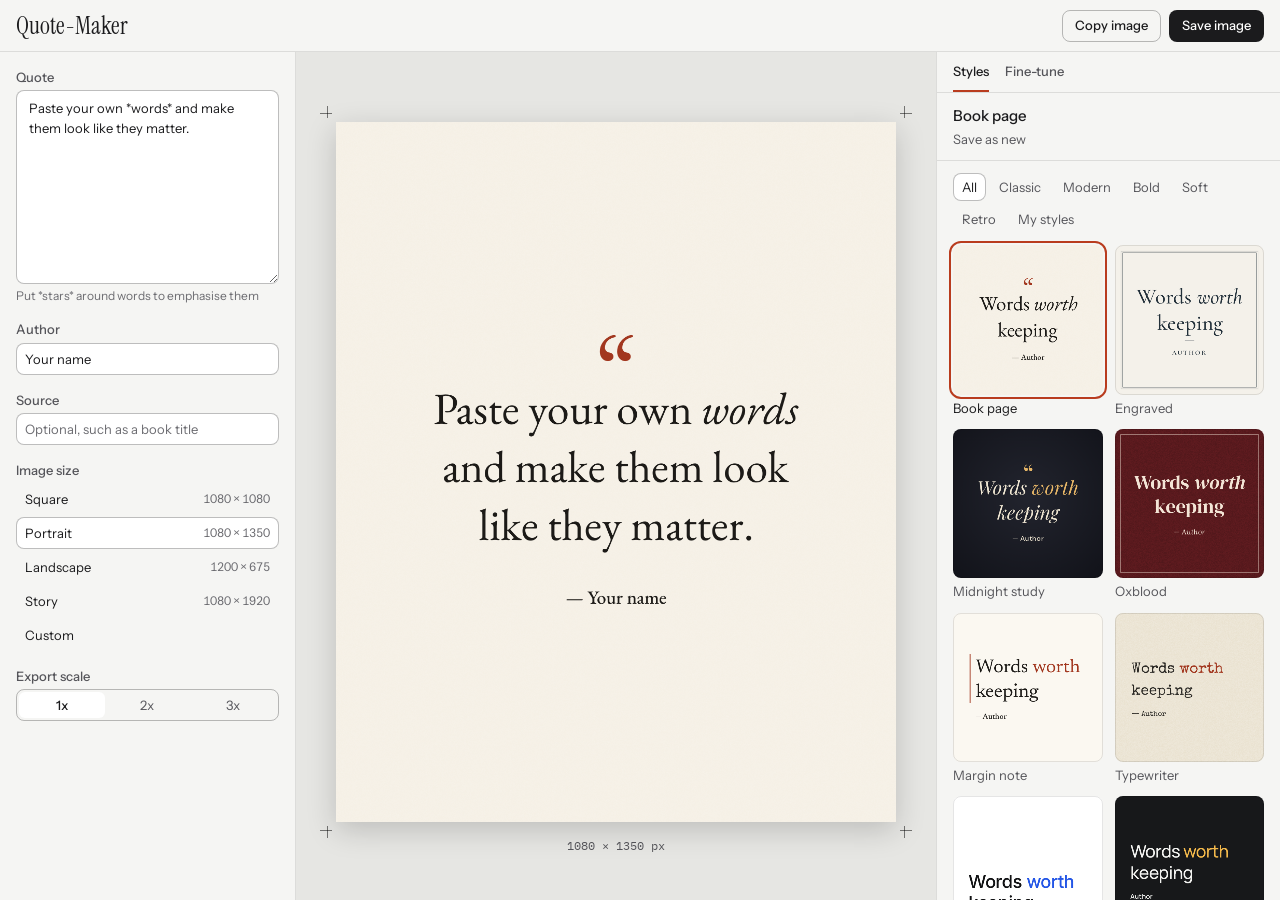
==== quote_maker/web/index.html @ 9de75d99 "Add offline quote image maker desktop app Build Quote-Maker with customizable quote styles, bundled " ====
<!doctype html>
<!-- The Quote-Maker window. The content security policy blocks all network access. -->
<html lang="en">
  <head>
    <meta charset="utf-8" />
    <meta
      http-equiv="Content-Security-Policy"
      content="default-src 'none'; script-src 'self'; style-src 'self'; font-src 'self'; img-src 'self' data: blob:; connect-src 'self'"
    />
    <title>Quote-Maker</title>
    <link rel="stylesheet" href="fonts.css" />
    <link rel="stylesheet" href="styles.css" />
  </head>
  <body>
    <header class="topbar">
      <div class="title">
        <h1 class="wordmark">Quote-Maker</h1>
        <span class="version" id="version"></span>
      </div>
      <div class="topbar-actions">
        <span class="status" id="status" role="status" aria-live="polite"></span>
        <button class="button" id="copy-image" type="button">Copy image</button>
        <button class="button primary" id="save-image" type="button">Save image</button>
      </div>
    </header>

    <main class="workspace">
      <section class="panel words" aria-label="Quote and image size">
        <label class="field">
          <span class="field-label">Quote</span>
          <textarea id="quote" rows="9" spellcheck="true" placeholder="Paste your text here"></textarea>
          <span class="hint">Put *stars* around words to emphasise them</span>
        </label>
        <label class="field">
          <span class="field-label">Author</span>
          <input id="author" type="text" placeholder="Optional" />
        </label>
        <label class="field">
          <span class="field-label">Source</span>
          <input id="source" type="text" placeholder="Optional, such as a book title" />
        </label>

        <div class="field">
          <span class="field-label" id="size-label">Image size</span>
          <div class="size-list" id="sizes" role="radiogroup" aria-labelledby="size-label"></div>
          <div class="custom-size" id="custom-size" hidden>
            <label>Width <input id="custom-width" type="number" min="200" max="6000" step="10" /></label>
            <label>Height <input id="custom-height" type="number" min="200" max="6000" step="10" /></label>
          </div>
        </div>

        <div class="field">
          <span class="field-label" id="scale-label">Export scale</span>
          <div class="segmented" id="scales" role="radiogroup" aria-labelledby="scale-label"></div>
        </div>
      </section>

      <section class="stage" aria-label="Preview">
        <div class="proof">
          <span class="crop tl"></span><span class="crop tr"></span>
          <span class="crop bl"></span><span class="crop br"></span>
          <canvas id="preview"></canvas>
        </div>
        <p class="proof-note" id="proof-note"></p>
      </section>

      <section class="panel styles" aria-label="Styles">
        <div class="tabs" role="tablist">
          <button class="tab" id="tab-styles" role="tab" type="button" aria-controls="pane-styles">Styles</button>
          <button class="tab" id="tab-tune" role="tab" type="button" aria-controls="pane-tune">Fine-tune</button>
        </div>
        <div class="current-style">
          <div class="current-name">
            <span id="style-name"></span>
            <span class="edited" id="style-edited" hidden>Edited</span>
          </div>
          <div class="current-actions">
            <button class="link" id="reset-style" type="button" hidden>Reset</button>
            <button class="link" id="update-style" type="button" hidden>Update</button>
            <button class="link" id="delete-style" type="button" hidden>Delete</button>
            <button class="link" id="save-style" type="button">Save as new</button>
          </div>
        </div>

        <div class="pane" id="pane-styles" role="tabpanel" aria-labelledby="tab-styles">
          <div class="filters" id="filters"></div>
          <div class="gallery" id="gallery"></div>
          <p class="empty" id="gallery-empty" hidden>
            Your saved styles appear here. Change a style in Fine-tune, then select Save as new.
          </p>
        </div>
        <div class="pane" id="pane-tune" role="tabpanel" aria-labelledby="tab-tune" hidden></div>
      </section>
    </main>

    <dialog id="dialog">
      <form method="dialog" id="dialog-form">
        <h2 id="dialog-title"></h2>
        <p id="dialog-text"></p>
        <input id="dialog-input" type="text" maxlength="60" aria-labelledby="dialog-title" />
        <div class="dialog-actions">
          <button class="button" value="cancel" type="submit" formnovalidate>Cancel</button>
          <button class="button primary" id="dialog-confirm" value="confirm" type="submit"></button>
        </div>
      </form>
    </dialog>

    <script type="module" src="js/app.js"></script>
  </body>
</html>
---- quote_maker/web/fonts.css ----
/* Generated: bundled font faces for offline use. Do not edit by hand. */
@font-face{font-family:"Fraunces";font-style:normal;font-weight:100 900;font-display:swap;src:url(fonts/fraunces/fraunces-latin-ext-wght-normal.woff2) format("woff2");unicode-range:U+0100-02BA,U+02BD-02C5,U+02C7-02CC,U+02CE-02D7,U+02DD-02FF,U+0304,U+0308,U+0329,U+1D00-1DBF,U+1E00-1E9F,U+1EF2-1EFF,U+2020,U+20A0-20AB,U+20AD-20C0,U+2113,U+2C60-2C7F,U+A720-A7FF;}
@font-face{font-family:"Fraunces";font-style:normal;font-weight:100 900;font-display:swap;src:url(fonts/fraunces/fraunces-latin-wght-normal.woff2) format("woff2");unicode-range:U+0000-00FF,U+0131,U+0152-0153,U+02BB-02BC,U+02C6,U+02DA,U+02DC,U+0304,U+0308,U+0329,U+2000-206F,U+20AC,U+2122,U+2191,U+2193,U+2212,U+2215,U+FEFF,U+FFFD;}
@font-face{font-family:"Fraunces";font-style:italic;font-weight:100 900;font-display:swap;src:url(fonts/fraunces/fraunces-latin-ext-wght-italic.woff2) format("woff2");unicode-range:U+0100-02BA,U+02BD-02C5,U+02C7-02CC,U+02CE-02D7,U+02DD-02FF,U+0304,U+0308,U+0329,U+1D00-1DBF,U+1E00-1E9F,U+1EF2-1EFF,U+2020,U+20A0-20AB,U+20AD-20C0,U+2113,U+2C60-2C7F,U+A720-A7FF;}
@font-face{font-family:"Fraunces";font-style:italic;font-weight:100 900;font-display:swap;src:url(fonts/fraunces/fraunces-latin-wght-italic.woff2) format("woff2");unicode-range:U+0000-00FF,U+0131,U+0152-0153,U+02BB-02BC,U+02C6,U+02DA,U+02DC,U+0304,U+0308,U+0329,U+2000-206F,U+20AC,U+2122,U+2191,U+2193,U+2212,U+2215,U+FEFF,U+FFFD;}
@font-face{font-family:"Playfair Display";font-style:normal;font-weight:400 900;font-display:swap;src:url(fonts/playfair-display/playfair-display-latin-ext-wght-normal.woff2) format("woff2");unicode-range:U+0100-02BA,U+02BD-02C5,U+02C7-02CC,U+02CE-02D7,U+02DD-02FF,U+0304,U+0308,U+0329,U+1D00-1DBF,U+1E00-1E9F,U+1EF2-1EFF,U+2020,U+20A0-20AB,U+20AD-20C0,U+2113,U+2C60-2C7F,U+A720-A7FF;}
@font-face{font-family:"Playfair Display";font-style:normal;font-weight:400 900;font-display:swap;src:url(fonts/playfair-display/playfair-display-latin-wght-normal.woff2) format("woff2");unicode-range:U+0000-00FF,U+0131,U+0152-0153,U+02BB-02BC,U+02C6,U+02DA,U+02DC,U+0304,U+0308,U+0329,U+2000-206F,U+20AC,U+2122,U+2191,U+2193,U+2212,U+2215,U+FEFF,U+FFFD;}
@font-face{font-family:"Playfair Display";font-style:italic;font-weight:400 900;font-display:swap;src:url(fonts/playfair-display/playfair-display-latin-ext-wght-italic.woff2) format("woff2");unicode-range:U+0100-02BA,U+02BD-02C5,U+02C7-02CC,U+02CE-02D7,U+02DD-02FF,U+0304,U+0308,U+0329,U+1D00-1DBF,U+1E00-1E9F,U+1EF2-1EFF,U+2020,U+20A0-20AB,U+20AD-20C0,U+2113,U+2C60-2C7F,U+A720-A7FF;}
@font-face{font-family:"Playfair Display";font-style:italic;font-weight:400 900;font-display:swap;src:url(fonts/playfair-display/playfair-display-latin-wght-italic.woff2) format("woff2");unicode-range:U+0000-00FF,U+0131,U+0152-0153,U+02BB-02BC,U+02C6,U+02DA,U+02DC,U+0304,U+0308,U+0329,U+2000-206F,U+20AC,U+2122,U+2191,U+2193,U+2212,U+2215,U+FEFF,U+FFFD;}
@font-face{font-family:"Cormorant";font-style:normal;font-weight:300 700;font-display:swap;src:url(fonts/cormorant/cormorant-latin-ext-wght-normal.woff2) format("woff2");unicode-range:U+0100-02BA,U+02BD-02C5,U+02C7-02CC,U+02CE-02D7,U+02DD-02FF,U+0304,U+0308,U+0329,U+1D00-1DBF,U+1E00-1E9F,U+1EF2-1EFF,U+2020,U+20A0-20AB,U+20AD-20C0,U+2113,U+2C60-2C7F,U+A720-A7FF;}
@font-face{font-family:"Cormorant";font-style:normal;font-weight:300 700;font-display:swap;src:url(fonts/cormorant/cormorant-latin-wght-normal.woff2) format("woff2");unicode-range:U+0000-00FF,U+0131,U+0152-0153,U+02BB-02BC,U+02C6,U+02DA,U+02DC,U+0304,U+0308,U+0329,U+2000-206F,U+20AC,U+2122,U+2191,U+2193,U+2212,U+2215,U+FEFF,U+FFFD;}
@font-face{font-family:"Cormorant";font-style:italic;font-weight:300 700;font-display:swap;src:url(fonts/cormorant/cormorant-latin-ext-wght-italic.woff2) format("woff2");unicode-range:U+0100-02BA,U+02BD-02C5,U+02C7-02CC,U+02CE-02D7,U+02DD-02FF,U+0304,U+0308,U+0329,U+1D00-1DBF,U+1E00-1E9F,U+1EF2-1EFF,U+2020,U+20A0-20AB,U+20AD-20C0,U+2113,U+2C60-2C7F,U+A720-A7FF;}
@font-face{font-family:"Cormorant";font-style:italic;font-weight:300 700;font-display:swap;src:url(fonts/cormorant/cormorant-latin-wght-italic.woff2) format("woff2");unicode-range:U+0000-00FF,U+0131,U+0152-0153,U+02BB-02BC,U+02C6,U+02DA,U+02DC,U+0304,U+0308,U+0329,U+2000-206F,U+20AC,U+2122,U+2191,U+2193,U+2212,U+2215,U+FEFF,U+FFFD;}
@font-face{font-family:"EB Garamond";font-style:normal;font-weight:400 800;font-display:swap;src:url(fonts/eb-garamond/eb-garamond-latin-ext-wght-normal.woff2) format("woff2");unicode-range:U+0100-02BA,U+02BD-02C5,U+02C7-02CC,U+02CE-02D7,U+02DD-02FF,U+0304,U+0308,U+0329,U+1D00-1DBF,U+1E00-1E9F,U+1EF2-1EFF,U+2020,U+20A0-20AB,U+20AD-20C0,U+2113,U+2C60-2C7F,U+A720-A7FF;}
@font-face{font-family:"EB Garamond";font-style:normal;font-weight:400 800;font-display:swap;src:url(fonts/eb-garamond/eb-garamond-latin-wght-normal.woff2) format("woff2");unicode-range:U+0000-00FF,U+0131,U+0152-0153,U+02BB-02BC,U+02C6,U+02DA,U+02DC,U+0304,U+0308,U+0329,U+2000-206F,U+20AC,U+2122,U+2191,U+2193,U+2212,U+2215,U+FEFF,U+FFFD;}
@font-face{font-family:"EB Garamond";font-style:italic;font-weight:400 800;font-display:swap;src:url(fonts/eb-garamond/eb-garamond-latin-ext-wght-italic.woff2) format("woff2");unicode-range:U+0100-02BA,U+02BD-02C5,U+02C7-02CC,U+02CE-02D7,U+02DD-02FF,U+0304,U+0308,U+0329,U+1D00-1DBF,U+1E00-1E9F,U+1EF2-1EFF,U+2020,U+20A0-20AB,U+20AD-20C0,U+2113,U+2C60-2C7F,U+A720-A7FF;}
@font-face{font-family:"EB Garamond";font-style:italic;font-weight:400 800;font-display:swap;src:url(fonts/eb-garamond/eb-garamond-latin-wght-italic.woff2) format("woff2");unicode-range:U+0000-00FF,U+0131,U+0152-0153,U+02BB-02BC,U+02C6,U+02DA,U+02DC,U+0304,U+0308,U+0329,U+2000-206F,U+20AC,U+2122,U+2191,U+2193,U+2212,U+2215,U+FEFF,U+FFFD;}
@font-face{font-family:"Lora";font-style:normal;font-weight:400 700;font-display:swap;src:url(fonts/lora/lora-latin-ext-wght-normal.woff2) format("woff2");unicode-range:U+0100-02BA,U+02BD-02C5,U+02C7-02CC,U+02CE-02D7,U+02DD-02FF,U+0304,U+0308,U+0329,U+1D00-1DBF,U+1E00-1E9F,U+1EF2-1EFF,U+2020,U+20A0-20AB,U+20AD-20C0,U+2113,U+2C60-2C7F,U+A720-A7FF;}
@font-face{font-family:"Lora";font-style:normal;font-weight:400 700;font-display:swap;src:url(fonts/lora/lora-latin-wght-normal.woff2) format("woff2");unicode-range:U+0000-00FF,U+0131,U+0152-0153,U+02BB-02BC,U+02C6,U+02DA,U+02DC,U+0304,U+0308,U+0329,U+2000-206F,U+20AC,U+2122,U+2191,U+2193,U+2212,U+2215,U+FEFF,U+FFFD;}
@font-face{font-family:"Lora";font-style:italic;font-weight:400 700;font-display:swap;src:url(fonts/lora/lora-latin-ext-wght-italic.woff2) format("woff2");unicode-range:U+0100-02BA,U+02BD-02C5,U+02C7-02CC,U+02CE-02D7,U+02DD-02FF,U+0304,U+0308,U+0329,U+1D00-1DBF,U+1E00-1E9F,U+1EF2-1EFF,U+2020,U+20A0-20AB,U+20AD-20C0,U+2113,U+2C60-2C7F,U+A720-A7FF;}
@font-face{font-family:"Lora";font-style:italic;font-weight:400 700;font-display:swap;src:url(fonts/lora/lora-latin-wght-italic.woff2) format("woff2");unicode-range:U+0000-00FF,U+0131,U+0152-0153,U+02BB-02BC,U+02C6,U+02DA,U+02DC,U+0304,U+0308,U+0329,U+2000-206F,U+20AC,U+2122,U+2191,U+2193,U+2212,U+2215,U+FEFF,U+FFFD;}
@font-face{font-family:"Newsreader";font-style:normal;font-weight:200 800;font-display:swap;src:url(fonts/newsreader/newsreader-latin-ext-wght-normal.woff2) format("woff2");unicode-range:U+0100-02BA,U+02BD-02C5,U+02C7-02CC,U+02CE-02D7,U+02DD-02FF,U+0304,U+0308,U+0329,U+1D00-1DBF,U+1E00-1E9F,U+1EF2-1EFF,U+2020,U+20A0-20AB,U+20AD-20C0,U+2113,U+2C60-2C7F,U+A720-A7FF;}
@font-face{font-family:"Newsreader";font-style:normal;font-weight:200 800;font-display:swap;src:url(fonts/newsreader/newsreader-latin-wght-normal.woff2) format("woff2");unicode-range:U+0000-00FF,U+0131,U+0152-0153,U+02BB-02BC,U+02C6,U+02DA,U+02DC,U+0304,U+0308,U+0329,U+2000-206F,U+20AC,U+2122,U+2191,U+2193,U+2212,U+2215,U+FEFF,U+FFFD;}
@font-face{font-family:"Newsreader";font-style:italic;font-weight:200 800;font-display:swap;src:url(fonts/newsreader/newsreader-latin-ext-wght-italic.woff2) format("woff2");unicode-range:U+0100-02BA,U+02BD-02C5,U+02C7-02CC,U+02CE-02D7,U+02DD-02FF,U+0304,U+0308,U+0329,U+1D00-1DBF,U+1E00-1E9F,U+1EF2-1EFF,U+2020,U+20A0-20AB,U+20AD-20C0,U+2113,U+2C60-2C7F,U+A720-A7FF;}
@font-face{font-family:"Newsreader";font-style:italic;font-weight:200 800;font-display:swap;src:url(fonts/newsreader/newsreader-latin-wght-italic.woff2) format("woff2");unicode-range:U+0000-00FF,U+0131,U+0152-0153,U+02BB-02BC,U+02C6,U+02DA,U+02DC,U+0304,U+0308,U+0329,U+2000-206F,U+20AC,U+2122,U+2191,U+2193,U+2212,U+2215,U+FEFF,U+FFFD;}
@font-face{font-family:"Instrument Serif";font-style:normal;font-weight:400;font-display:swap;src:url(fonts/instrument-serif/instrument-serif-latin-ext-400-normal.woff2) format("woff2");unicode-range:U+0100-02BA,U+02BD-02C5,U+02C7-02CC,U+02CE-02D7,U+02DD-02FF,U+0304,U+0308,U+0329,U+1D00-1DBF,U+1E00-1E9F,U+1EF2-1EFF,U+2020,U+20A0-20AB,U+20AD-20C0,U+2113,U+2C60-2C7F,U+A720-A7FF;}
@font-face{font-family:"Instrument Serif";font-style:normal;font-weight:400;font-display:swap;src:url(fonts/instrument-serif/instrument-serif-latin-400-normal.woff2) format("woff2");unicode-range:U+0000-00FF,U+0131,U+0152-0153,U+02BB-02BC,U+02C6,U+02DA,U+02DC,U+0304,U+0308,U+0329,U+2000-206F,U+20AC,U+2122,U+2191,U+2193,U+2212,U+2215,U+FEFF,U+FFFD;}
@font-face{font-family:"Instrument Serif";font-style:italic;font-weight:400;font-display:swap;src:url(fonts/instrument-serif/instrument-serif-latin-ext-400-italic.woff2) format("woff2");unicode-range:U+0100-02BA,U+02BD-02C5,U+02C7-02CC,U+02CE-02D7,U+02DD-02FF,U+0304,U+0308,U+0329,U+1D00-1DBF,U+1E00-1E9F,U+1EF2-1EFF,U+2020,U+20A0-20AB,U+20AD-20C0,U+2113,U+2C60-2C7F,U+A720-A7FF;}
@font-face{font-family:"Instrument Serif";font-style:italic;font-weight:400;font-display:swap;src:url(fonts/instrument-serif/instrument-serif-latin-400-italic.woff2) format("woff2");unicode-range:U+0000-00FF,U+0131,U+0152-0153,U+02BB-02BC,U+02C6,U+02DA,U+02DC,U+0304,U+0308,U+0329,U+2000-206F,U+20AC,U+2122,U+2191,U+2193,U+2212,U+2215,U+FEFF,U+FFFD;}
@font-face{font-family:"DM Serif Display";font-style:normal;font-weight:400;font-display:swap;src:url(fonts/dm-serif-display/dm-serif-display-latin-ext-400-normal.woff2) format("woff2");unicode-range:U+0100-02BA,U+02BD-02C5,U+02C7-02CC,U+02CE-02D7,U+02DD-02FF,U+0304,U+0308,U+0329,U+1D00-1DBF,U+1E00-1E9F,U+1EF2-1EFF,U+2020,U+20A0-20AB,U+20AD-20C0,U+2113,U+2C60-2C7F,U+A720-A7FF;}
@font-face{font-family:"DM Serif Display";font-style:normal;font-weight:400;font-display:swap;src:url(fonts/dm-serif-display/dm-serif-display-latin-400-normal.woff2) format("woff2");unicode-range:U+0000-00FF,U+0131,U+0152-0153,U+02BB-02BC,U+02C6,U+02DA,U+02DC,U+0304,U+0308,U+0329,U+2000-206F,U+20AC,U+2122,U+2191,U+2193,U+2212,U+2215,U+FEFF,U+FFFD;}
@font-face{font-family:"DM Serif Display";font-style:italic;font-weight:400;font-display:swap;src:url(fonts/dm-serif-display/dm-serif-display-latin-ext-400-italic.woff2) format("woff2");unicode-range:U+0100-02BA,U+02BD-02C5,U+02C7-02CC,U+02CE-02D7,U+02DD-02FF,U+0304,U+0308,U+0329,U+1D00-1DBF,U+1E00-1E9F,U+1EF2-1EFF,U+2020,U+20A0-20AB,U+20AD-20C0,U+2113,U+2C60-2C7F,U+A720-A7FF;}
@font-face{font-family:"DM Serif Display";font-style:italic;font-weight:400;font-display:swap;src:url(fonts/dm-serif-display/dm-serif-display-latin-400-italic.woff2) format("woff2");unicode-range:U+0000-00FF,U+0131,U+0152-0153,U+02BB-02BC,U+02C6,U+02DA,U+02DC,U+0304,U+0308,U+0329,U+2000-206F,U+20AC,U+2122,U+2191,U+2193,U+2212,U+2215,U+FEFF,U+FFFD;}
@font-face{font-family:"Abril Fatface";font-style:normal;font-weight:400;font-display:swap;src:url(fonts/abril-fatface/abril-fatface-latin-ext-400-normal.woff2) format("woff2");unicode-range:U+0100-02BA,U+02BD-02C5,U+02C7-02CC,U+02CE-02D7,U+02DD-02FF,U+0304,U+0308,U+0329,U+1D00-1DBF,U+1E00-1E9F,U+1EF2-1EFF,U+2020,U+20A0-20AB,U+20AD-20C0,U+2113,U+2C60-2C7F,U+A720-A7FF;}
@font-face{font-family:"Abril Fatface";font-style:normal;font-weight:400;font-display:swap;src:url(fonts/abril-fatface/abril-fatface-latin-400-normal.woff2) format("woff2");unicode-range:U+0000-00FF,U+0131,U+0152-0153,U+02BB-02BC,U+02C6,U+02DA,U+02DC,U+0304,U+0308,U+0329,U+2000-206F,U+20AC,U+2122,U+2191,U+2193,U+2212,U+2215,U+FEFF,U+FFFD;}
@font-face{font-family:"Bebas Neue";font-style:normal;font-weight:400;font-display:swap;src:url(fonts/bebas-neue/bebas-neue-latin-ext-400-normal.woff2) format("woff2");unicode-range:U+0100-02BA,U+02BD-02C5,U+02C7-02CC,U+02CE-02D7,U+02DD-02FF,U+0304,U+0308,U+0329,U+1D00-1DBF,U+1E00-1E9F,U+1EF2-1EFF,U+2020,U+20A0-20AB,U+20AD-20C0,U+2113,U+2C60-2C7F,U+A720-A7FF;}
@font-face{font-family:"Bebas Neue";font-style:normal;font-weight:400;font-display:swap;src:url(fonts/bebas-neue/bebas-neue-latin-400-normal.woff2) format("woff2");unicode-range:U+0000-00FF,U+0131,U+0152-0153,U+02BB-02BC,U+02C6,U+02DA,U+02DC,U+0304,U+0308,U+0329,U+2000-206F,U+20AC,U+2122,U+2191,U+2193,U+2212,U+2215,U+FEFF,U+FFFD;}
@font-face{font-family:"Oswald";font-style:normal;font-weight:200 700;font-display:swap;src:url(fonts/oswald/oswald-latin-ext-wght-normal.woff2) format("woff2");unicode-range:U+0100-02BA,U+02BD-02C5,U+02C7-02CC,U+02CE-02D7,U+02DD-02FF,U+0304,U+0308,U+0329,U+1D00-1DBF,U+1E00-1E9F,U+1EF2-1EFF,U+2020,U+20A0-20AB,U+20AD-20C0,U+2113,U+2C60-2C7F,U+A720-A7FF;}
@font-face{font-family:"Oswald";font-style:normal;font-weight:200 700;font-display:swap;src:url(fonts/oswald/oswald-latin-wght-normal.woff2) format("woff2");unicode-range:U+0000-00FF,U+0131,U+0152-0153,U+02BB-02BC,U+02C6,U+02DA,U+02DC,U+0304,U+0308,U+0329,U+2000-206F,U+20AC,U+2122,U+2191,U+2193,U+2212,U+2215,U+FEFF,U+FFFD;}
@font-face{font-family:"Syne";font-style:normal;font-weight:400 800;font-display:swap;src:url(fonts/syne/syne-latin-ext-wght-normal.woff2) format("woff2");unicode-range:U+0100-02BA,U+02BD-02C5,U+02C7-02CC,U+02CE-02D7,U+02DD-02FF,U+0304,U+0308,U+0329,U+1D00-1DBF,U+1E00-1E9F,U+1EF2-1EFF,U+2020,U+20A0-20AB,U+20AD-20C0,U+2113,U+2C60-2C7F,U+A720-A7FF;}
@font-face{font-family:"Syne";font-style:normal;font-weight:400 800;font-display:swap;src:url(fonts/syne/syne-latin-wght-normal.woff2) format("woff2");unicode-range:U+0000-00FF,U+0131,U+0152-0153,U+02BB-02BC,U+02C6,U+02DA,U+02DC,U+0304,U+0308,U+0329,U+2000-206F,U+20AC,U+2122,U+2191,U+2193,U+2212,U+2215,U+FEFF,U+FFFD;}
@font-face{font-family:"Unbounded";font-style:normal;font-weight:200 900;font-display:swap;src:url(fonts/unbounded/unbounded-latin-ext-wght-normal.woff2) format("woff2");unicode-range:U+0100-02BA,U+02BD-02C5,U+02C7-02CC,U+02CE-02D7,U+02DD-02FF,U+0304,U+0308,U+0329,U+1D00-1DBF,U+1E00-1E9F,U+1EF2-1EFF,U+2020,U+20A0-20AB,U+20AD-20C0,U+2113,U+2C60-2C7F,U+A720-A7FF;}
@font-face{font-family:"Unbounded";font-style:normal;font-weight:200 900;font-display:swap;src:url(fonts/unbounded/unbounded-latin-wght-normal.woff2) format("woff2");unicode-range:U+0000-00FF,U+0131,U+0152-0153,U+02BB-02BC,U+02C6,U+02DA,U+02DC,U+0304,U+0308,U+0329,U+2000-206F,U+20AC,U+2122,U+2191,U+2193,U+2212,U+2215,U+FEFF,U+FFFD;}
@font-face{font-family:"Instrument Sans";font-style:normal;font-weight:400 700;font-display:swap;src:url(fonts/instrument-sans/instrument-sans-latin-ext-wght-normal.woff2) format("woff2");unicode-range:U+0100-02BA,U+02BD-02C5,U+02C7-02CC,U+02CE-02D7,U+02DD-02FF,U+0304,U+0308,U+0329,U+1D00-1DBF,U+1E00-1E9F,U+1EF2-1EFF,U+2020,U+20A0-20AB,U+20AD-20C0,U+2113,U+2C60-2C7F,U+A720-A7FF;}
@font-face{font-family:"Instrument Sans";font-style:normal;font-weight:400 700;font-display:swap;src:url(fonts/instrument-sans/instrument-sans-latin-wght-normal.woff2) format("woff2");unicode-range:U+0000-00FF,U+0131,U+0152-0153,U+02BB-02BC,U+02C6,U+02DA,U+02DC,U+0304,U+0308,U+0329,U+2000-206F,U+20AC,U+2122,U+2191,U+2193,U+2212,U+2215,U+FEFF,U+FFFD;}
@font-face{font-family:"Instrument Sans";font-style:italic;font-weight:400 700;font-display:swap;src:url(fonts/instrument-sans/instrument-sans-latin-ext-wght-italic.woff2) format("woff2");unicode-range:U+0100-02BA,U+02BD-02C5,U+02C7-02CC,U+02CE-02D7,U+02DD-02FF,U+0304,U+0308,U+0329,U+1D00-1DBF,U+1E00-1E9F,U+1EF2-1EFF,U+2020,U+20A0-20AB,U+20AD-20C0,U+2113,U+2C60-2C7F,U+A720-A7FF;}
@font-face{font-family:"Instrument Sans";font-style:italic;font-weight:400 700;font-display:swap;src:url(fonts/instrument-sans/instrument-sans-latin-wght-italic.woff2) format("woff2");unicode-range:U+0000-00FF,U+0131,U+0152-0153,U+02BB-02BC,U+02C6,U+02DA,U+02DC,U+0304,U+0308,U+0329,U+2000-206F,U+20AC,U+2122,U+2191,U+2193,U+2212,U+2215,U+FEFF,U+FFFD;}
@font-face{font-family:"Inter";font-style:normal;font-weight:100 900;font-display:swap;src:url(fonts/inter/inter-latin-ext-wght-normal.woff2) format("woff2");unicode-range:U+0100-02BA,U+02BD-02C5,U+02C7-02CC,U+02CE-02D7,U+02DD-02FF,U+0304,U+0308,U+0329,U+1D00-1DBF,U+1E00-1E9F,U+1EF2-1EFF,U+2020,U+20A0-20AB,U+20AD-20C0,U+2113,U+2C60-2C7F,U+A720-A7FF;}
@font-face{font-family:"Inter";font-style:normal;font-weight:100 900;font-display:swap;src:url(fonts/inter/inter-latin-wght-normal.woff2) format("woff2");unicode-range:U+0000-00FF,U+0131,U+0152-0153,U+02BB-02BC,U+02C6,U+02DA,U+02DC,U+0304,U+0308,U+0329,U+2000-206F,U+20AC,U+2122,U+2191,U+2193,U+2212,U+2215,U+FEFF,U+FFFD;}
@font-face{font-family:"Inter";font-style:italic;font-weight:100 900;font-display:swap;src:url(fonts/inter/inter-latin-ext-wght-italic.woff2) format("woff2");unicode-range:U+0100-02BA,U+02BD-02C5,U+02C7-02CC,U+02CE-02D7,U+02DD-02FF,U+0304,U+0308,U+0329,U+1D00-1DBF,U+1E00-1E9F,U+1EF2-1EFF,U+2020,U+20A0-20AB,U+20AD-20C0,U+2113,U+2C60-2C7F,U+A720-A7FF;}
@font-face{font-family:"Inter";font-style:italic;font-weight:100 900;font-display:swap;src:url(fonts/inter/inter-latin-wght-italic.woff2) format("woff2");unicode-range:U+0000-00FF,U+0131,U+0152-0153,U+02BB-02BC,U+02C6,U+02DA,U+02DC,U+0304,U+0308,U+0329,U+2000-206F,U+20AC,U+2122,U+2191,U+2193,U+2212,U+2215,U+FEFF,U+FFFD;}
@font-face{font-family:"Manrope";font-style:normal;font-weight:200 800;font-display:swap;src:url(fonts/manrope/manrope-latin-ext-wght-normal.woff2) format("woff2");unicode-range:U+0100-02BA,U+02BD-02C5,U+02C7-02CC,U+02CE-02D7,U+02DD-02FF,U+0304,U+0308,U+0329,U+1D00-1DBF,U+1E00-1E9F,U+1EF2-1EFF,U+2020,U+20A0-20AB,U+20AD-20C0,U+2113,U+2C60-2C7F,U+A720-A7FF;}
@font-face{font-family:"Manrope";font-style:normal;font-weight:200 800;font-display:swap;src:url(fonts/manrope/manrope-latin-wght-normal.woff2) format("woff2");unicode-range:U+0000-00FF,U+0131,U+0152-0153,U+02BB-02BC,U+02C6,U+02DA,U+02DC,U+0304,U+0308,U+0329,U+2000-206F,U+20AC,U+2122,U+2191,U+2193,U+2212,U+2215,U+FEFF,U+FFFD;}
@font-face{font-family:"Outfit";font-style:normal;font-weight:100 900;font-display:swap;src:url(fonts/outfit/outfit-latin-ext-wght-normal.woff2) format("woff2");unicode-range:U+0100-02BA,U+02BD-02C5,U+02C7-02CC,U+02CE-02D7,U+02DD-02FF,U+0304,U+0308,U+0329,U+1D00-1DBF,U+1E00-1E9F,U+1EF2-1EFF,U+2020,U+20A0-20AB,U+20AD-20C0,U+2113,U+2C60-2C7F,U+A720-A7FF;}
@font-face{font-family:"Outfit";font-style:normal;font-weight:100 900;font-display:swap;src:url(fonts/outfit/outfit-latin-wght-normal.woff2) format("woff2");unicode-range:U+0000-00FF,U+0131,U+0152-0153,U+02BB-02BC,U+02C6,U+02DA,U+02DC,U+0304,U+0308,U+0329,U+2000-206F,U+20AC,U+2122,U+2191,U+2193,U+2212,U+2215,U+FEFF,U+FFFD;}
@font-face{font-family:"Space Grotesk";font-style:normal;font-weight:300 700;font-display:swap;src:url(fonts/space-grotesk/space-grotesk-latin-ext-wght-normal.woff2) format("woff2");unicode-range:U+0100-02BA,U+02BD-02C5,U+02C7-02CC,U+02CE-02D7,U+02DD-02FF,U+0304,U+0308,U+0329,U+1D00-1DBF,U+1E00-1E9F,U+1EF2-1EFF,U+2020,U+20A0-20AB,U+20AD-20C0,U+2113,U+2C60-2C7F,U+A720-A7FF;}
@font-face{font-family:"Space Grotesk";font-style:normal;font-weight:300 700;font-display:swap;src:url(fonts/space-grotesk/space-grotesk-latin-wght-normal.woff2) format("woff2");unicode-range:U+0000-00FF,U+0131,U+0152-0153,U+02BB-02BC,U+02C6,U+02DA,U+02DC,U+0304,U+0308,U+0329,U+2000-206F,U+20AC,U+2122,U+2191,U+2193,U+2212,U+2215,U+FEFF,U+FFFD;}
@font-face{font-family:"JetBrains Mono";font-style:normal;font-weight:100 800;font-display:swap;src:url(fonts/jetbrains-mono/jetbrains-mono-latin-ext-wght-normal.woff2) format("woff2");unicode-range:U+0100-02BA,U+02BD-02C5,U+02C7-02CC,U+02CE-02D7,U+02DD-02FF,U+0304,U+0308,U+0329,U+1D00-1DBF,U+1E00-1E9F,U+1EF2-1EFF,U+2020,U+20A0-20AB,U+20AD-20C0,U+2113,U+2C60-2C7F,U+A720-A7FF;}
@font-face{font-family:"JetBrains Mono";font-style:normal;font-weight:100 800;font-display:swap;src:url(fonts/jetbrains-mono/jetbrains-mono-latin-wght-normal.woff2) format("woff2");unicode-range:U+0000-00FF,U+0131,U+0152-0153,U+02BB-02BC,U+02C6,U+02DA,U+02DC,U+0304,U+0308,U+0329,U+2000-206F,U+20AC,U+2122,U+2191,U+2193,U+2212,U+2215,U+FEFF,U+FFFD;}
@font-face{font-family:"JetBrains Mono";font-style:italic;font-weight:100 800;font-display:swap;src:url(fonts/jetbrains-mono/jetbrains-mono-latin-ext-wght-italic.woff2) format("woff2");unicode-range:U+0100-02BA,U+02BD-02C5,U+02C7-02CC,U+02CE-02D7,U+02DD-02FF,U+0304,U+0308,U+0329,U+1D00-1DBF,U+1E00-1E9F,U+1EF2-1EFF,U+2020,U+20A0-20AB,U+20AD-20C0,U+2113,U+2C60-2C7F,U+A720-A7FF;}
@font-face{font-family:"JetBrains Mono";font-style:italic;font-weight:100 800;font-display:swap;src:url(fonts/jetbrains-mono/jetbrains-mono-latin-wght-italic.woff2) format("woff2");unicode-range:U+0000-00FF,U+0131,U+0152-0153,U+02BB-02BC,U+02C6,U+02DA,U+02DC,U+0304,U+0308,U+0329,U+2000-206F,U+20AC,U+2122,U+2191,U+2193,U+2212,U+2215,U+FEFF,U+FFFD;}
@font-face{font-family:"IBM Plex Mono";font-style:normal;font-weight:400;font-display:swap;src:url(fonts/ibm-plex-mono/ibm-plex-mono-latin-ext-400-normal.woff2) format("woff2");unicode-range:U+0100-02BA,U+02BD-02C5,U+02C7-02CC,U+02CE-02D7,U+02DD-02FF,U+0304,U+0308,U+0329,U+1D00-1DBF,U+1E00-1E9F,U+1EF2-1EFF,U+2020,U+20A0-20AB,U+20AD-20C0,U+2113,U+2C60-2C7F,U+A720-A7FF;}
@font-face{font-family:"IBM Plex Mono";font-style:normal;font-weight:400;font-display:swap;src:url(fonts/ibm-plex-mono/ibm-plex-mono-latin-400-normal.woff2) format("woff2");unicode-range:U+0000-00FF,U+0131,U+0152-0153,U+02BB-02BC,U+02C6,U+02DA,U+02DC,U+0304,U+0308,U+0329,U+2000-206F,U+20AC,U+2122,U+2191,U+2193,U+2212,U+2215,U+FEFF,U+FFFD;}
@font-face{font-family:"IBM Plex Mono";font-style:italic;font-weight:400;font-display:swap;src:url(fonts/ibm-plex-mono/ibm-plex-mono-latin-ext-400-italic.woff2) format("woff2");unicode-range:U+0100-02BA,U+02BD-02C5,U+02C7-02CC,U+02CE-02D7,U+02DD-02FF,U+0304,U+0308,U+0329,U+1D00-1DBF,U+1E00-1E9F,U+1EF2-1EFF,U+2020,U+20A0-20AB,U+20AD-20C0,U+2113,U+2C60-2C7F,U+A720-A7FF;}
@font-face{font-family:"IBM Plex Mono";font-style:italic;font-weight:400;font-display:swap;src:url(fonts/ibm-plex-mono/ibm-plex-mono-latin-400-italic.woff2) format("woff2");unicode-range:U+0000-00FF,U+0131,U+0152-0153,U+02BB-02BC,U+02C6,U+02DA,U+02DC,U+0304,U+0308,U+0329,U+2000-206F,U+20AC,U+2122,U+2191,U+2193,U+2212,U+2215,U+FEFF,U+FFFD;}
@font-face{font-family:"Special Elite";font-style:normal;font-weight:400;font-display:swap;src:url(fonts/special-elite/special-elite-latin-ext-400-normal.woff2) format("woff2");unicode-range:U+0100-02BA,U+02BD-02C5,U+02C7-02CC,U+02CE-02D7,U+02DD-02FF,U+0304,U+0308,U+0329,U+1D00-1DBF,U+1E00-1E9F,U+1EF2-1EFF,U+2020,U+20A0-20AB,U+20AD-20C0,U+2113,U+2C60-2C7F,U+A720-A7FF;}
@font-face{font-family:"Special Elite";font-style:normal;font-weight:400;font-display:swap;src:url(fonts/special-elite/special-elite-latin-400-normal.woff2) format("woff2");unicode-range:U+0000-00FF,U+0131,U+0152-0153,U+02BB-02BC,U+02C6,U+02DA,U+02DC,U+0304,U+0308,U+0329,U+2000-206F,U+20AC,U+2122,U+2191,U+2193,U+2212,U+2215,U+FEFF,U+FFFD;}
@font-face{font-family:"Caveat";font-style:normal;font-weight:400 700;font-display:swap;src:url(fonts/caveat/caveat-latin-ext-wght-normal.woff2) format("woff2");unicode-range:U+0100-02BA,U+02BD-02C5,U+02C7-02CC,U+02CE-02D7,U+02DD-02FF,U+0304,U+0308,U+0329,U+1D00-1DBF,U+1E00-1E9F,U+1EF2-1EFF,U+2020,U+20A0-20AB,U+20AD-20C0,U+2113,U+2C60-2C7F,U+A720-A7FF;}
@font-face{font-family:"Caveat";font-style:normal;font-weight:400 700;font-display:swap;src:url(fonts/caveat/caveat-latin-wght-normal.woff2) format("woff2");unicode-range:U+0000-00FF,U+0131,U+0152-0153,U+02BB-02BC,U+02C6,U+02DA,U+02DC,U+0304,U+0308,U+0329,U+2000-206F,U+20AC,U+2122,U+2191,U+2193,U+2212,U+2215,U+FEFF,U+FFFD;}
@font-face{font-family:"Dancing Script";font-style:normal;font-weight:400 700;font-display:swap;src:url(fonts/dancing-script/dancing-script-latin-ext-wght-normal.woff2) format("woff2");unicode-range:U+0100-02BA,U+02BD-02C5,U+02C7-02CC,U+02CE-02D7,U+02DD-02FF,U+0304,U+0308,U+0329,U+1D00-1DBF,U+1E00-1E9F,U+1EF2-1EFF,U+2020,U+20A0-20AB,U+20AD-20C0,U+2113,U+2C60-2C7F,U+A720-A7FF;}
@font-face{font-family:"Dancing Script";font-style:normal;font-weight:400 700;font-display:swap;src:url(fonts/dancing-script/dancing-script-latin-wght-normal.woff2) format("woff2");unicode-range:U+0000-00FF,U+0131,U+0152-0153,U+02BB-02BC,U+02C6,U+02DA,U+02DC,U+0304,U+0308,U+0329,U+2000-206F,U+20AC,U+2122,U+2191,U+2193,U+2212,U+2215,U+FEFF,U+FFFD;}
@font-face{font-family:"Pinyon Script";font-style:normal;font-weight:400;font-display:swap;src:url(fonts/pinyon-script/pinyon-script-latin-ext-400-normal.woff2) format("woff2");unicode-range:U+0100-02BA,U+02BD-02C5,U+02C7-02CC,U+02CE-02D7,U+02DD-02FF,U+0304,U+0308,U+0329,U+1D00-1DBF,U+1E00-1E9F,U+1EF2-1EFF,U+2020,U+20A0-20AB,U+20AD-20C0,U+2113,U+2C60-2C7F,U+A720-A7FF;}
@font-face{font-family:"Pinyon Script";font-style:normal;font-weight:400;font-display:swap;src:url(fonts/pinyon-script/pinyon-script-latin-400-normal.woff2) format("woff2");unicode-range:U+0000-00FF,U+0131,U+0152-0153,U+02BB-02BC,U+02C6,U+02DA,U+02DC,U+0304,U+0308,U+0329,U+2000-206F,U+20AC,U+2122,U+2191,U+2193,U+2212,U+2215,U+FEFF,U+FFFD;}
---- quote_maker/web/styles.css ----
/* Styling for the Quote-Maker window: quiet graphite panels around the image. */

:root {
  color-scheme: dark;
  --bg: #18181a;
  --stage: #111112;
  --raised: #232326;
  --control: #2b2b2f;
  --line: rgba(255, 255, 255, 0.09);
  --line-strong: rgba(255, 255, 255, 0.2);
  --text: #eeeeec;
  --text-2: #a9a9ac;
  --text-3: #8a8a8e;
  --accent: #ef6a48;
  --primary-bg: #eeeeec;
  --primary-text: #18181a;
  --primary-hover: #ffffff;
  --crop: rgba(255, 255, 255, 0.45);
  --image-shadow: 0 12px 40px rgba(0, 0, 0, 0.5);
  --ease: cubic-bezier(0.2, 0, 0, 1);
  font-family: "Instrument Sans", "Segoe UI", system-ui, sans-serif;
  font-size: 13px;
  line-height: 1.4;
}

@media (prefers-color-scheme: light) {
  :root {
    color-scheme: light;
    --bg: #f5f5f3;
    --stage: #e6e6e3;
    --raised: #ffffff;
    --control: #ffffff;
    --line: rgba(0, 0, 0, 0.1);
    --line-strong: rgba(0, 0, 0, 0.26);
    --text: #1b1b1d;
    --text-2: #55555a;
    --text-3: #6c6c71;
    --accent: #b93c1e;
    --primary-bg: #1b1b1d;
    --primary-text: #ffffff;
    --primary-hover: #000000;
    --crop: rgba(0, 0, 0, 0.5);
    --image-shadow: 0 8px 28px rgba(0, 0, 0, 0.18);
  }
}

* {
  box-sizing: border-box;
}

[hidden] {
  display: none !important;
}

html,
body {
  height: 100%;
  margin: 0;
}

body {
  display: flex;
  flex-direction: column;
  background: var(--bg);
  color: var(--text);
  overflow: hidden;
}

:focus-visible {
  outline: 2px solid var(--accent);
  outline-offset: 2px;
}

/* Top bar */
.topbar {
  display: flex;
  align-items: center;
  justify-content: space-between;
  height: 52px;
  flex: none;
  padding: 0 16px;
  border-bottom: 1px solid var(--line);
}

.title {
  display: flex;
  flex: none;
  align-items: baseline;
  gap: 8px;
}

.version {
  color: var(--text-2);
  font-size: 12px;
  font-variant-numeric: tabular-nums;
}

.wordmark {
  margin: 0;
  font-family: "Instrument Serif", Georgia, serif;
  font-size: 24px;
  font-weight: 400;
}

.topbar-actions {
  display: flex;
  align-items: center;
  gap: 8px;
}

.status {
  max-width: 480px;
  margin-right: 8px;
  overflow: hidden;
  color: var(--text-2);
  text-overflow: ellipsis;
  white-space: nowrap;
}

.button {
  height: 32px;
  padding: 0 12px;
  border: 1px solid var(--line-strong);
  border-radius: 8px;
  background: transparent;
  color: var(--text);
  font: inherit;
  font-weight: 500;
  cursor: pointer;
  transition: background-color 120ms var(--ease);
}

.button:hover {
  background: var(--raised);
}

.button:active {
  transform: scale(0.98);
}

.button.primary {
  border-color: transparent;
  background: var(--primary-bg);
  color: var(--primary-text);
}

.button.primary:hover {
  background: var(--primary-hover);
}

.link {
  padding: 0;
  border: 0;
  background: none;
  color: var(--text-2);
  font: inherit;
  cursor: pointer;
  transition: color 120ms var(--ease);
}

.link:hover {
  color: var(--text);
}

/* Three-column workspace */
.workspace {
  display: grid;
  grid-template-columns: 296px minmax(0, 1fr) 344px;
  flex: 1;
  min-height: 0;
}

.panel {
  display: flex;
  flex-direction: column;
  min-height: 0;
  overflow-y: auto;
}

.words {
  gap: 16px;
  padding: 16px;
  border-right: 1px solid var(--line);
}

.styles {
  overflow: hidden;
  border-left: 1px solid var(--line);
}

.field {
  display: flex;
  flex-direction: column;
  gap: 4px;
}

.field-label {
  color: var(--text-2);
  font-weight: 500;
}

.hint {
  color: var(--text-3);
  font-size: 12px;
}

textarea,
input[type="text"],
input[type="number"],
select {
  width: 100%;
  border: 1px solid var(--line-strong);
  border-radius: 8px;
  background: var(--control);
  color: var(--text);
  font: inherit;
}

textarea {
  min-height: 136px;
  padding: 8px 12px;
  line-height: 1.5;
  resize: vertical;
}

input[type="text"],
input[type="number"],
select {
  height: 32px;
  padding: 0 8px;
}

::placeholder {
  color: var(--text-3);
}

.size-list {
  display: flex;
  flex-direction: column;
  gap: 2px;
}

.size-option {
  display: flex;
  align-items: center;
  justify-content: space-between;
  height: 32px;
  padding: 0 8px;
  border: 1px solid transparent;
  border-radius: 8px;
  background: none;
  color: var(--text);
  font: inherit;
  text-align: left;
  cursor: pointer;
  transition: background-color 120ms var(--ease);
}

.size-option:hover {
  background: var(--raised);
}

.size-option[aria-checked="true"] {
  border-color: var(--line-strong);
  background: var(--raised);
}

.size-option small {
  color: var(--text-3);
  font-size: 12px;
  font-variant-numeric: tabular-nums;
}

.custom-size {
  display: grid;
  grid-template-columns: 1fr 1fr;
  gap: 8px;
  margin-top: 4px;
  color: var(--text-2);
}

.custom-size label {
  display: flex;
  flex-direction: column;
  gap: 4px;
}

.segmented {
  display: grid;
  grid-auto-columns: 1fr;
  grid-auto-flow: column;
  padding: 2px;
  border: 1px solid var(--line-strong);
  border-radius: 8px;
}

.segmented button {
  height: 26px;
  border: 0;
  border-radius: 6px;
  background: none;
  color: var(--text-2);
  font: inherit;
  cursor: pointer;
}

.segmented button[aria-checked="true"] {
  background: var(--raised);
  color: var(--text);
  font-weight: 500;
}

/* Preview: the image sits on the stage like a printer's proof, with crop marks. */
.stage {
  display: flex;
  flex-direction: column;
  align-items: center;
  justify-content: center;
  gap: 16px;
  min-width: 0;
  min-height: 0;
  padding: 40px 40px 16px;
  background: var(--stage);
}

.proof {
  position: relative;
  display: flex;
  flex: 0 1 auto;
  min-height: 0;
  max-width: 100%;
  max-height: calc(100% - 36px);
}

#preview {
  display: block;
  max-width: 100%;
  max-height: 100%;
  box-shadow: var(--image-shadow);
}

.crop {
  position: absolute;
  width: 16px;
  height: 16px;
  pointer-events: none;
}

.crop::before,
.crop::after {
  content: "";
  position: absolute;
  background: var(--crop);
}

.crop::before {
  width: 12px;
  height: 1px;
}

.crop::after {
  width: 1px;
  height: 12px;
}

.crop.tl { top: -20px; left: -20px; }
.crop.tl::before { right: 4px; bottom: 0; transform: translate(4px, -4px); }
.crop.tl::after { right: 0; bottom: 4px; transform: translate(-4px, 4px); }
.crop.tr { top: -20px; right: -20px; }
.crop.tr::before { left: 4px; bottom: 0; transform: translate(-4px, -4px); }
.crop.tr::after { left: 0; bottom: 4px; transform: translate(4px, 4px); }
.crop.bl { bottom: -20px; left: -20px; }
.crop.bl::before { right: 4px; top: 0; transform: translate(4px, 4px); }
.crop.bl::after { right: 0; top: 4px; transform: translate(-4px, -4px); }
.crop.br { right: -20px; bottom: -20px; }
.crop.br::before { left: 4px; top: 0; transform: translate(-4px, 4px); }
.crop.br::after { left: 0; top: 4px; transform: translate(4px, -4px); }

.proof-note {
  flex: none;
  margin: 0;
  color: var(--text-2);
  font-family: "IBM Plex Mono", Consolas, monospace;
  font-size: 12px;
}

/* Right panel */
.tabs {
  display: flex;
  flex: none;
  gap: 16px;
  padding: 0 16px;
  border-bottom: 1px solid var(--line);
}

.tab {
  height: 40px;
  padding: 0;
  border: 0;
  border-bottom: 2px solid transparent;
  background: none;
  color: var(--text-2);
  font: inherit;
  font-weight: 500;
  cursor: pointer;
}

.tab[aria-selected="true"] {
  border-bottom-color: var(--accent);
  color: var(--text);
}

.current-style {
  display: flex;
  flex: none;
  flex-direction: column;
  gap: 4px;
  padding: 12px 16px;
  border-bottom: 1px solid var(--line);
}

.current-name {
  display: flex;
  align-items: baseline;
  gap: 8px;
  font-size: 15px;
  font-weight: 500;
}

.edited {
  color: var(--accent);
  font-size: 12px;
  font-weight: 400;
}

.current-actions {
  display: flex;
  gap: 12px;
}

.pane {
  flex: 1;
  min-height: 0;
  overflow-y: auto;
}

#pane-styles {
  padding: 12px 16px 16px;
}

.filters {
  display: flex;
  flex-wrap: wrap;
  gap: 4px;
  margin-bottom: 12px;
}

.filter {
  height: 28px;
  padding: 0 8px;
  border: 1px solid transparent;
  border-radius: 8px;
  background: none;
  color: var(--text-2);
  font: inherit;
  cursor: pointer;
  transition: background-color 120ms var(--ease);
}

.filter:hover {
  background: var(--raised);
}

.filter[aria-pressed="true"] {
  border-color: var(--line-strong);
  background: var(--raised);
  color: var(--text);
}

.gallery {
  display: grid;
  grid-template-columns: 1fr 1fr;
  gap: 12px;
}

.swatch {
  display: flex;
  flex-direction: column;
  gap: 4px;
  min-width: 0;
  padding: 0;
  border: 0;
  background: none;
  color: var(--text-2);
  font: inherit;
  text-align: left;
  cursor: pointer;
}

.swatch canvas {
  display: block;
  width: 100%;
  aspect-ratio: 1;
  border-radius: 8px;
  outline: 1px solid var(--line);
  outline-offset: -1px;
  transition: outline-color 120ms var(--ease);
}

.swatch:hover canvas {
  outline-color: var(--line-strong);
}

.swatch[aria-pressed="true"] {
  color: var(--text);
}

.swatch[aria-pressed="true"] canvas {
  outline: 2px solid var(--accent);
  outline-offset: 2px;
}

.swatch span {
  overflow: hidden;
  text-overflow: ellipsis;
  white-space: nowrap;
}

.empty {
  margin: 16px 0;
  color: var(--text-2);
}

/* Fine-tune controls */
.group {
  border-bottom: 1px solid var(--line);
}

.group summary {
  display: flex;
  align-items: center;
  justify-content: space-between;
  height: 40px;
  padding: 0 16px;
  font-weight: 500;
  list-style: none;
  cursor: pointer;
}

.group summary::-webkit-details-marker {
  display: none;
}

.group summary::after {
  content: "";
  width: 6px;
  height: 6px;
  border-right: 1.5px solid var(--text-3);
  border-bottom: 1.5px solid var(--text-3);
  transform: translateY(-2px) rotate(45deg);
}

.group[open] summary::after {
  transform: translateY(2px) rotate(225deg);
}

.group-body {
  display: flex;
  flex-direction: column;
  gap: 12px;
  padding: 0 16px 16px;
}

.subhead {
  margin-top: 4px;
  color: var(--text);
  font-weight: 500;
}

.control {
  display: grid;
  grid-template-columns: 104px minmax(0, 1fr);
  align-items: center;
  gap: 8px;
  color: var(--text-2);
}

.control-range {
  display: grid;
  grid-template-columns: minmax(0, 1fr) 40px;
  align-items: center;
  gap: 8px;
}

.control-range output {
  color: var(--text-2);
  font-size: 12px;
  font-variant-numeric: tabular-nums;
  text-align: right;
}

input[type="range"] {
  width: 100%;
  margin: 0;
  accent-color: var(--text-2);
}

.control-color {
  display: grid;
  grid-template-columns: 32px minmax(0, 1fr);
  gap: 8px;
}

.control-color.optional {
  grid-template-columns: 16px 32px minmax(0, 1fr);
  align-items: center;
}

input[type="color"] {
  width: 32px;
  height: 32px;
  padding: 2px;
  border: 1px solid var(--line-strong);
  border-radius: 8px;
  background: var(--control);
  cursor: pointer;
}

input[type="checkbox"] {
  justify-self: start;
  width: 16px;
  height: 16px;
  margin: 0;
  accent-color: var(--text-2);
}

/* Dialog */
dialog {
  width: 360px;
  padding: 20px;
  border: 1px solid var(--line-strong);
  border-radius: 12px;
  background: var(--raised);
  color: var(--text);
}

dialog::backdrop {
  background: rgba(0, 0, 0, 0.5);
}

dialog h2 {
  margin: 0 0 8px;
  font-size: 15px;
  font-weight: 500;
}

dialog p {
  margin: 0 0 12px;
  color: var(--text-2);
}

.dialog-actions {
  display: flex;
  justify-content: flex-end;
  gap: 8px;
  margin-top: 16px;
}

@media (prefers-reduced-motion: reduce) {
  * {
    transition: none !important;
  }
}
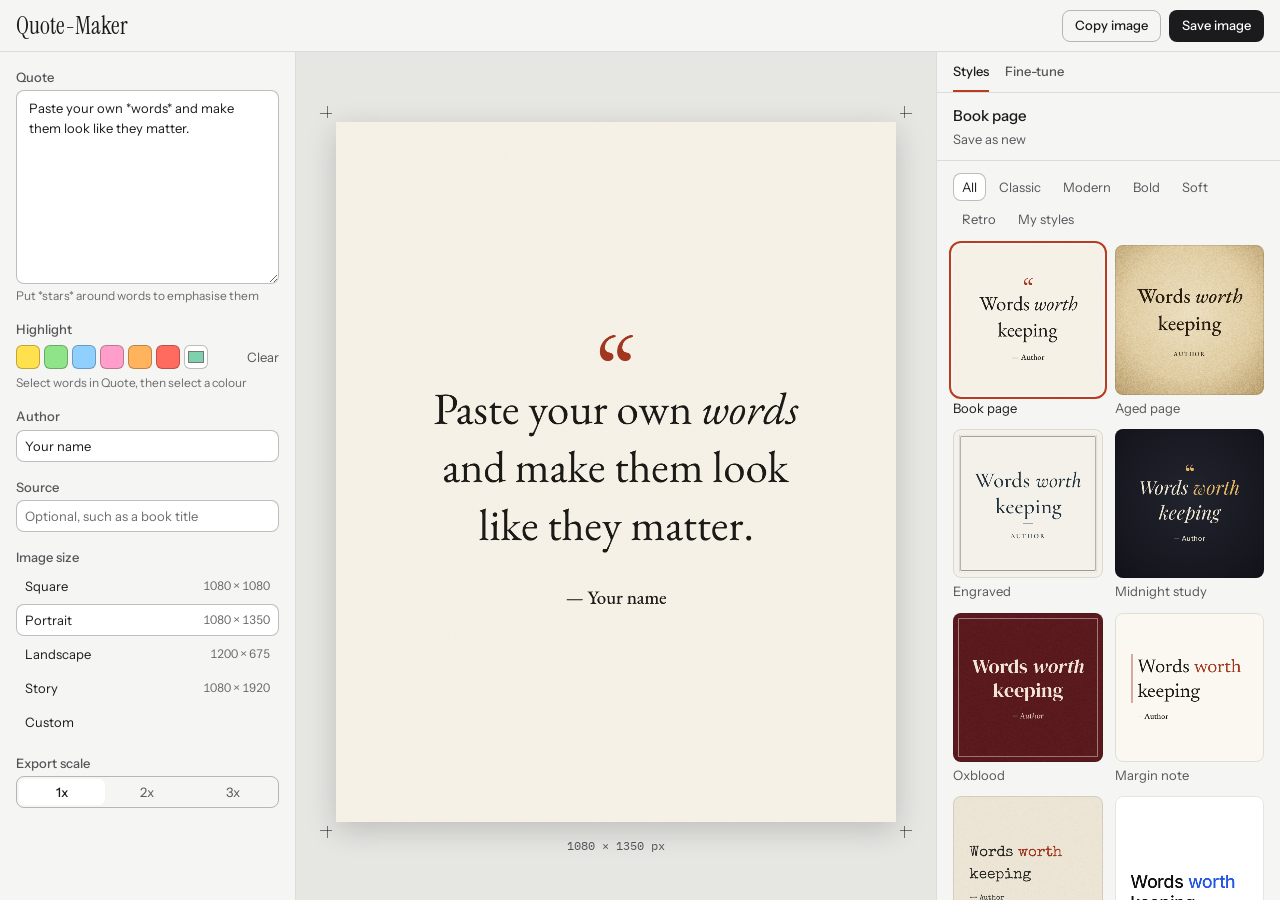
==== commit de483f1c: "Add selectable word highlights Add preset and custom highlight colours with editable text markers, r" ====
--- a/quote_maker/web/index.html
+++ b/quote_maker/web/index.html
@@ -31,6 +31,11 @@
           <textarea id="quote" rows="9" spellcheck="true" placeholder="Paste your text here"></textarea>
           <span class="hint">Put *stars* around words to emphasise them</span>
         </label>
+        <div class="field">
+          <span class="field-label" id="highlight-label">Highlight</span>
+          <div class="highlight-row" id="highlights" role="group" aria-labelledby="highlight-label"></div>
+          <span class="hint">Select words in Quote, then select a colour</span>
+        </div>
         <label class="field">
           <span class="field-label">Author</span>
           <input id="author" type="text" placeholder="Optional" />
--- a/quote_maker/web/styles.css
+++ b/quote_maker/web/styles.css
@@ -204,6 +204,38 @@
   font-size: 12px;
 }
 
+.highlight-row {
+  display: flex;
+  align-items: center;
+  gap: 4px;
+  min-height: 28px;
+}
+
+.highlight-swatch {
+  width: 24px;
+  height: 24px;
+  padding: 0;
+  border: 1px solid var(--line-strong);
+  border-radius: 6px;
+  cursor: pointer;
+  transition: transform 120ms var(--ease);
+}
+
+.highlight-swatch:active {
+  transform: scale(0.94);
+}
+
+input[type="color"].highlight-custom {
+  width: 24px;
+  height: 24px;
+  padding: 1px;
+  border-radius: 6px;
+}
+
+.highlight-row .link {
+  margin-left: auto;
+}
+
 textarea,
 input[type="text"],
 input[type="number"],
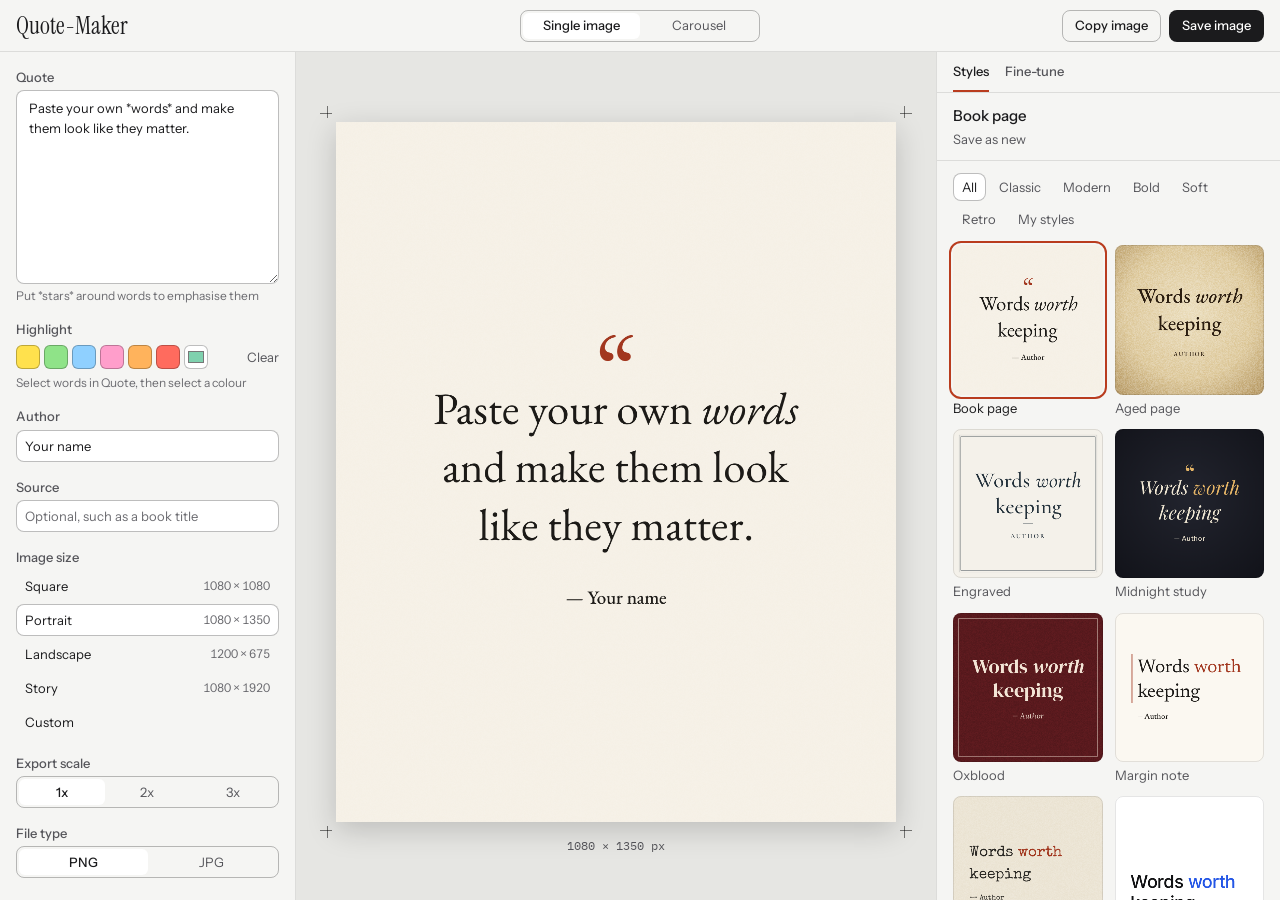
==== commit 3df87173: "Add Carousel mode for article slides Add a Carousel mode beside Single image. Paste an article, and " ====
--- a/quote_maker/web/index.html
+++ b/quote_maker/web/index.html
@@ -17,33 +17,65 @@
         <h1 class="wordmark">Quote-Maker</h1>
         <span class="version" id="version"></span>
       </div>
+      <div class="segmented mode-switch" id="modes" role="radiogroup" aria-label="Mode">
+        <button type="button" role="radio" data-mode="single">Single image</button>
+        <button type="button" role="radio" data-mode="carousel">Carousel</button>
+      </div>
       <div class="topbar-actions">
         <span class="status" id="status" role="status" aria-live="polite"></span>
         <button class="button" id="copy-image" type="button">Copy image</button>
         <button class="button primary" id="save-image" type="button">Save image</button>
+        <button class="button primary" id="save-all" type="button" hidden>Save all slides</button>
       </div>
     </header>
 
     <main class="workspace">
-      <section class="panel words" aria-label="Quote and image size">
-        <label class="field">
-          <span class="field-label">Quote</span>
-          <textarea id="quote" rows="9" spellcheck="true" placeholder="Paste your text here"></textarea>
-          <span class="hint">Put *stars* around words to emphasise them</span>
-        </label>
+      <section class="panel words" aria-label="Text and image size">
+        <div class="mode-fields" id="fields-single">
+          <label class="field">
+            <span class="field-label">Quote</span>
+            <textarea id="quote" rows="9" spellcheck="true" placeholder="Paste your text here"></textarea>
+            <span class="hint">Put *stars* around words to emphasise them</span>
+          </label>
+        </div>
+        <div class="mode-fields" id="fields-carousel" hidden>
+          <label class="field">
+            <span class="field-label">Title</span>
+            <input id="carousel-title" type="text" placeholder="Optional, shown on slide 1" />
+          </label>
+          <label class="field">
+            <span class="field-label">Subtitle</span>
+            <input id="carousel-subtitle" type="text" placeholder="Optional, such as a byline" />
+          </label>
+          <div class="field">
+            <label class="field-label" for="article">Article</label>
+            <textarea id="article" rows="14" spellcheck="true" placeholder="Paste your article here"></textarea>
+            <div class="text-tools">
+              <button class="link" id="insert-break" type="button">Insert slide break</button>
+              <button class="link" id="open-text" type="button">Open text file</button>
+            </div>
+            <span class="hint">*Stars* for italic, **two stars** for bold</span>
+          </div>
+          <label class="check">
+            <input id="keep-breaks" type="checkbox" />
+            <span>Keep line breaks <span class="hint">for poems and lists</span></span>
+          </label>
+        </div>
         <div class="field">
           <span class="field-label" id="highlight-label">Highlight</span>
           <div class="highlight-row" id="highlights" role="group" aria-labelledby="highlight-label"></div>
-          <span class="hint">Select words in Quote, then select a colour</span>
+          <span class="hint" id="highlight-hint">Select words in Quote, then select a colour</span>
         </div>
-        <label class="field">
-          <span class="field-label">Author</span>
-          <input id="author" type="text" placeholder="Optional" />
-        </label>
-        <label class="field">
-          <span class="field-label">Source</span>
-          <input id="source" type="text" placeholder="Optional, such as a book title" />
-        </label>
+        <div class="mode-fields" id="fields-single-after">
+          <label class="field">
+            <span class="field-label">Author</span>
+            <input id="author" type="text" placeholder="Optional" />
+          </label>
+          <label class="field">
+            <span class="field-label">Source</span>
+            <input id="source" type="text" placeholder="Optional, such as a book title" />
+          </label>
+        </div>
 
         <div class="field">
           <span class="field-label" id="size-label">Image size</span>
@@ -58,13 +90,34 @@
           <span class="field-label" id="scale-label">Export scale</span>
           <div class="segmented" id="scales" role="radiogroup" aria-labelledby="scale-label"></div>
         </div>
+
+        <div class="field">
+          <span class="field-label" id="format-label">File type</span>
+          <div class="segmented" id="formats" role="radiogroup" aria-labelledby="format-label"></div>
+          <label class="control quality-row" id="quality-row" hidden>
+            <span>JPG quality</span>
+            <span class="control-range">
+              <input id="quality" type="range" min="60" max="100" step="1" />
+              <output id="quality-value"></output>
+            </span>
+          </label>
+        </div>
       </section>
 
-      <section class="stage" aria-label="Preview">
+      <section class="stage" id="stage" aria-label="Preview">
         <div class="proof">
           <span class="crop tl"></span><span class="crop tr"></span>
           <span class="crop bl"></span><span class="crop br"></span>
           <canvas id="preview"></canvas>
+        </div>
+        <div class="slide-bar" id="slide-bar" hidden>
+          <button class="step" id="prev-slide" type="button" aria-label="Previous slide" title="Previous slide (Left arrow)">
+            <svg viewBox="0 0 16 16" aria-hidden="true"><path d="M10 3 5 8l5 5" /></svg>
+          </button>
+          <div class="filmstrip" id="filmstrip" role="group" aria-label="Slides"></div>
+          <button class="step" id="next-slide" type="button" aria-label="Next slide" title="Next slide (Right arrow)">
+            <svg viewBox="0 0 16 16" aria-hidden="true"><path d="m6 3 5 5-5 5" /></svg>
+          </button>
         </div>
         <p class="proof-note" id="proof-note"></p>
       </section>
--- a/quote_maker/web/styles.css
+++ b/quote_maker/web/styles.css
@@ -71,11 +71,12 @@
   outline-offset: 2px;
 }
 
-/* Top bar */
+/* Top bar: the name on the left, the mode in the middle, the actions on the right. */
 .topbar {
-  display: flex;
-  align-items: center;
-  justify-content: space-between;
+  display: grid;
+  grid-template-columns: minmax(0, 1fr) auto minmax(0, 1fr);
+  align-items: center;
+  gap: 16px;
   height: 52px;
   flex: none;
   padding: 0 16px;
@@ -104,11 +105,18 @@
 
 .topbar-actions {
   display: flex;
-  align-items: center;
-  gap: 8px;
+  justify-self: end;
+  align-items: center;
+  gap: 8px;
+  min-width: 0;
+}
+
+.mode-switch {
+  width: 240px;
 }
 
 .status {
+  min-width: 0;
   max-width: 480px;
   margin-right: 8px;
   overflow: hidden;
@@ -134,8 +142,13 @@
   background: var(--raised);
 }
 
-.button:active {
+.button:active:not(:disabled) {
   transform: scale(0.98);
+}
+
+.button:disabled {
+  cursor: default;
+  opacity: 0.5;
 }
 
 .button.primary {
@@ -186,6 +199,29 @@
 .styles {
   overflow: hidden;
   border-left: 1px solid var(--line);
+}
+
+.mode-fields {
+  display: flex;
+  flex-direction: column;
+  gap: 16px;
+}
+
+.text-tools {
+  display: flex;
+  gap: 16px;
+  margin-top: 4px;
+}
+
+.check {
+  display: flex;
+  align-items: center;
+  gap: 8px;
+  cursor: pointer;
+}
+
+.check .hint {
+  margin-left: 4px;
 }
 
 .field {
@@ -334,6 +370,10 @@
   color: var(--text-2);
   font: inherit;
   cursor: pointer;
+}
+
+.quality-row {
+  margin-top: 8px;
 }
 
 .segmented button[aria-checked="true"] {
@@ -408,6 +448,90 @@
 .crop.br::before { left: 4px; top: 0; transform: translate(-4px, 4px); }
 .crop.br::after { left: 0; top: 4px; transform: translate(4px, -4px); }
 
+/* Carousel: a row of slide thumbnails under the proof, with a step button at each end. */
+.stage.carousel .proof {
+  max-height: calc(100% - 36px - 88px);
+}
+
+.slide-bar {
+  display: flex;
+  flex: none;
+  align-items: center;
+  gap: 8px;
+  max-width: 100%;
+}
+
+.step {
+  display: grid;
+  flex: none;
+  place-items: center;
+  width: 32px;
+  height: 32px;
+  padding: 0;
+  border: 1px solid var(--line-strong);
+  border-radius: 8px;
+  background: transparent;
+  color: var(--text);
+  cursor: pointer;
+  transition: background-color 120ms var(--ease);
+}
+
+.step:hover:not(:disabled) {
+  background: var(--raised);
+}
+
+.step:disabled {
+  color: var(--text-3);
+  cursor: default;
+  opacity: 0.5;
+}
+
+.step svg {
+  width: 16px;
+  height: 16px;
+  fill: none;
+  stroke: currentColor;
+  stroke-width: 1.5;
+  stroke-linecap: round;
+  stroke-linejoin: round;
+}
+
+.filmstrip {
+  display: flex;
+  gap: 8px;
+  min-width: 0;
+  padding: 4px;
+  overflow-x: auto;
+  scrollbar-width: thin;
+}
+
+.thumb {
+  flex: none;
+  padding: 0;
+  border: 0;
+  border-radius: 4px;
+  background: none;
+  cursor: pointer;
+}
+
+.thumb canvas {
+  display: block;
+  height: 64px;
+  border-radius: 4px;
+  outline: 1px solid var(--line);
+  outline-offset: -1px;
+  transition: outline-color 120ms var(--ease);
+}
+
+.thumb:hover canvas {
+  outline-color: var(--line-strong);
+}
+
+.thumb[aria-current="true"] canvas {
+  outline: 2px solid var(--accent);
+  outline-offset: 2px;
+}
+
 .proof-note {
   flex: none;
   margin: 0;
@@ -539,6 +663,10 @@
   transition: outline-color 120ms var(--ease);
 }
 
+.gallery.portrait .swatch canvas {
+  aspect-ratio: 4 / 5;
+}
+
 .swatch:hover canvas {
   outline-color: var(--line-strong);
 }
